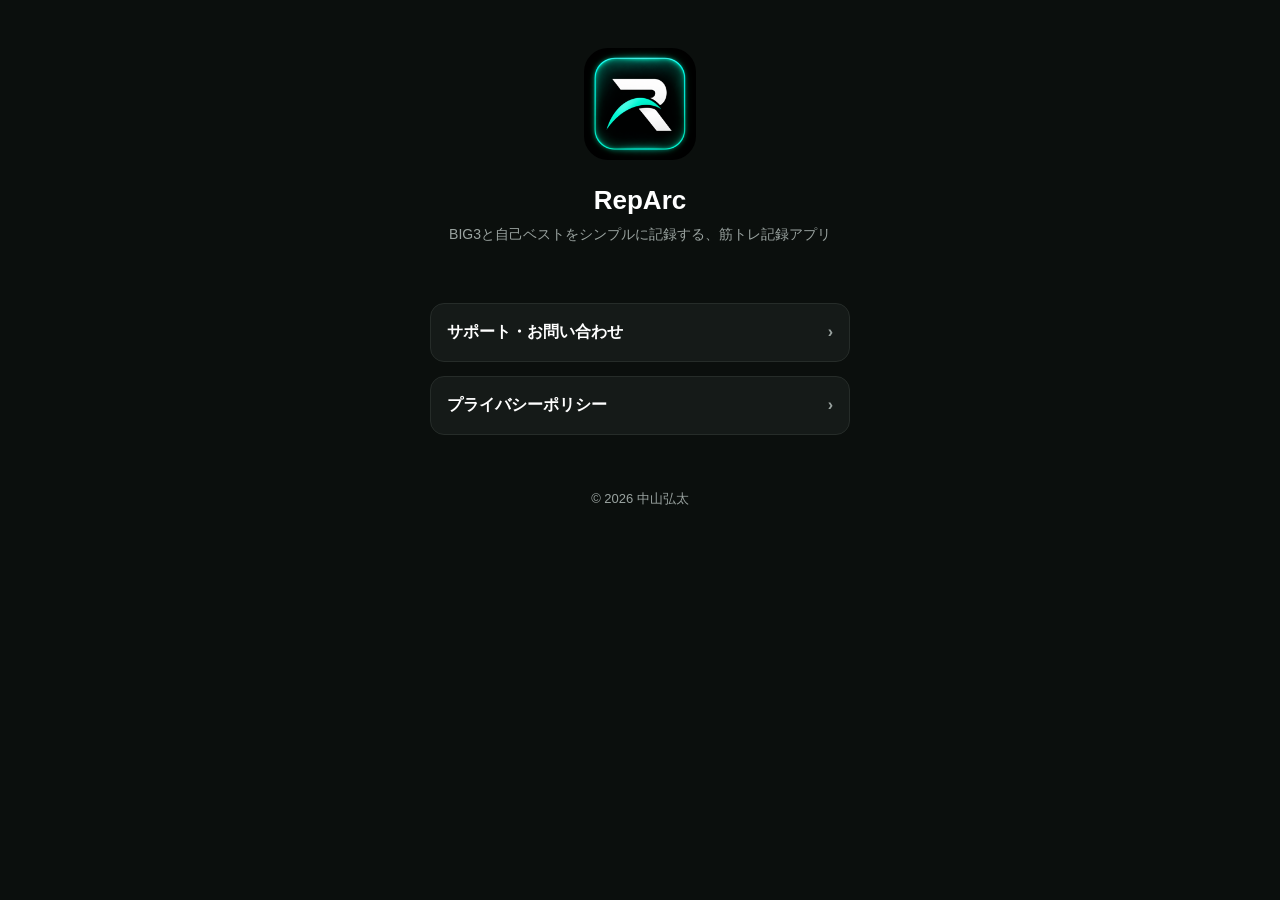
==== index.html @ 9bd20a39 "Add support page and privacy policy for RepArc Co-Authored-By: Claude Opus 5.5 <noreply@anthropic.co" ====
<!doctype html>
<html lang="ja">
<head>
<meta charset="utf-8">
<meta name="viewport" content="width=device-width, initial-scale=1">
<title>RepArc</title>
<link rel="icon" href="favicon.png">
<link rel="stylesheet" href="style.css">
</head>
<body>
<main>
<div class="hero">
<img src="icon.png" alt="RepArc のアイコン">
<h1>RepArc</h1>
<p class="meta">BIG3と自己ベストをシンプルに記録する、筋トレ記録アプリ</p>
</div>
<ul class="link-list">
<li><a href="support/">サポート・お問い合わせ</a></li>
<li><a href="privacy/">プライバシーポリシー</a></li>
</ul>
<footer>© 2026 中山弘太</footer>
</main>
</body>
</html>
---- style.css ----
/* アプリ(src/theme/colors.ts)と同じ配色。アプリはダークテーマ固定なので、ページもダークで揃える。 */
:root {
  --bg: #0B0F0D;
  --surface: #151A18;
  --border: #262C29;
  --primary: #2EE6A8;
  --text: #FFFFFF;
  --text-secondary: #9AA3A0;
  color-scheme: dark;
}

* { box-sizing: border-box; }

body {
  margin: 0;
  background: var(--bg);
  color: var(--text);
  font-family: -apple-system, BlinkMacSystemFont, "Hiragino Sans", "Hiragino Kaku Gothic ProN", "Noto Sans JP", sans-serif;
  font-size: 16px;
  line-height: 1.8;
}

main {
  max-width: 760px;
  margin: 0 auto;
  padding: 24px 16px 64px;
}

.brand {
  display: flex;
  align-items: center;
  gap: 12px;
  color: var(--text);
  text-decoration: none;
  font-weight: 800;
  font-size: 20px;
}
.brand img { width: 44px; height: 44px; border-radius: 10px; }

nav {
  display: flex;
  flex-wrap: wrap;
  align-items: center;
  justify-content: space-between;
  gap: 12px;
  margin-bottom: 28px;
  padding-bottom: 16px;
  border-bottom: 1px solid var(--border);
}
nav .links { display: flex; gap: 16px; font-size: 14px; }

a { color: var(--primary); }

h1 { font-size: 26px; line-height: 1.4; margin: 0 0 4px; }
h2 { font-size: 19px; margin: 32px 0 8px; padding-left: 10px; border-left: 4px solid var(--primary); }
p { margin: 0 0 12px; }
ul { margin: 0 0 12px; padding-left: 22px; }
li { margin-bottom: 4px; }
strong { color: var(--text); }

.meta { color: var(--text-secondary); font-size: 14px; margin-bottom: 24px; }

.table-wrap { overflow-x: auto; margin: 4px 0 16px; }
table { border-collapse: collapse; width: 100%; font-size: 14px; }
th, td { border: 1px solid var(--border); padding: 6px 10px; text-align: left; vertical-align: top; }
th { background: var(--surface); color: var(--text-secondary); white-space: nowrap; }

.card { background: var(--surface); border: 1px solid var(--border); border-radius: 14px; padding: 16px; margin: 12px 0; }

.hero { text-align: center; padding: 24px 0 8px; }
.hero img { width: 112px; height: 112px; border-radius: 24px; }
.hero h1 { margin-top: 12px; }

.link-list { list-style: none; padding: 0; display: grid; gap: 10px; max-width: 420px; margin: 24px auto; }
.link-list a {
  display: block;
  padding: 14px 16px;
  background: var(--surface);
  border: 1px solid var(--border);
  border-radius: 14px;
  color: var(--text);
  text-decoration: none;
  font-weight: 600;
}
.link-list a::after { content: "›"; float: right; color: var(--text-secondary); }

footer { margin-top: 48px; color: var(--text-secondary); font-size: 13px; text-align: center; }
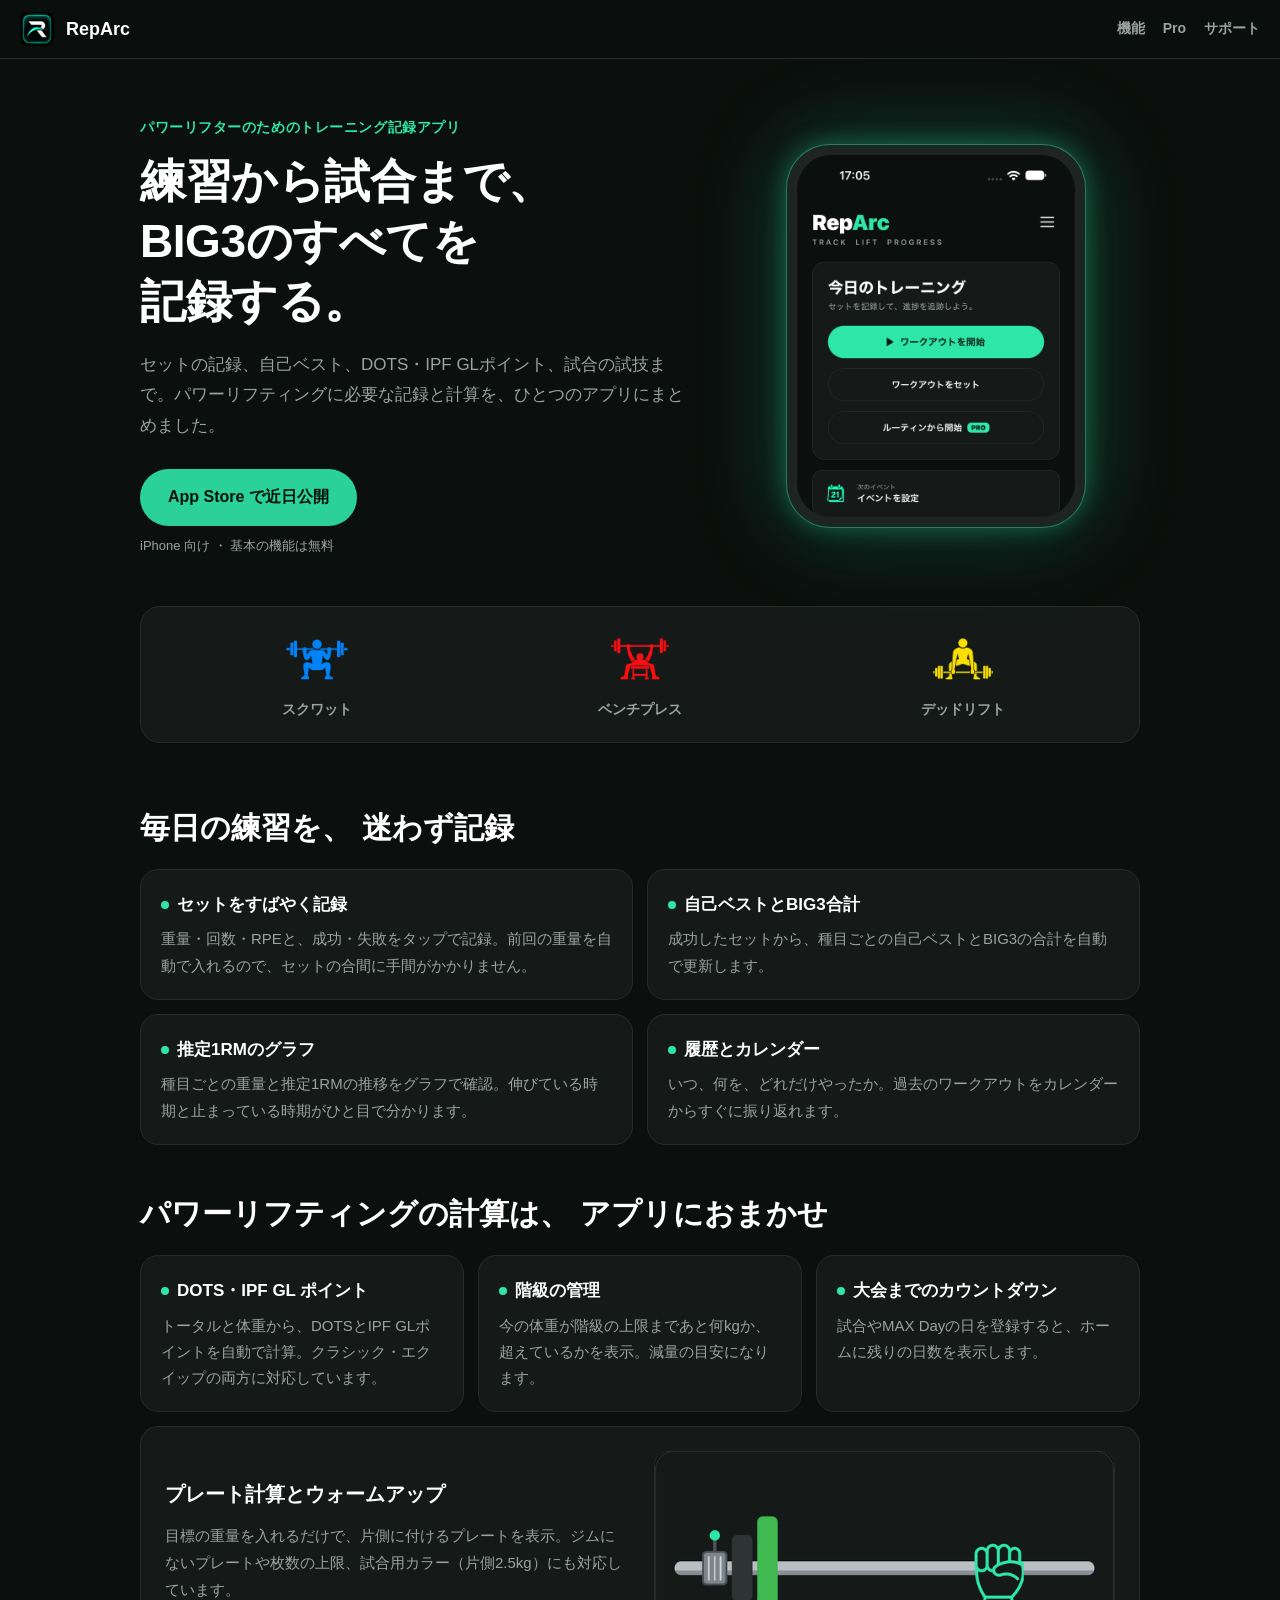
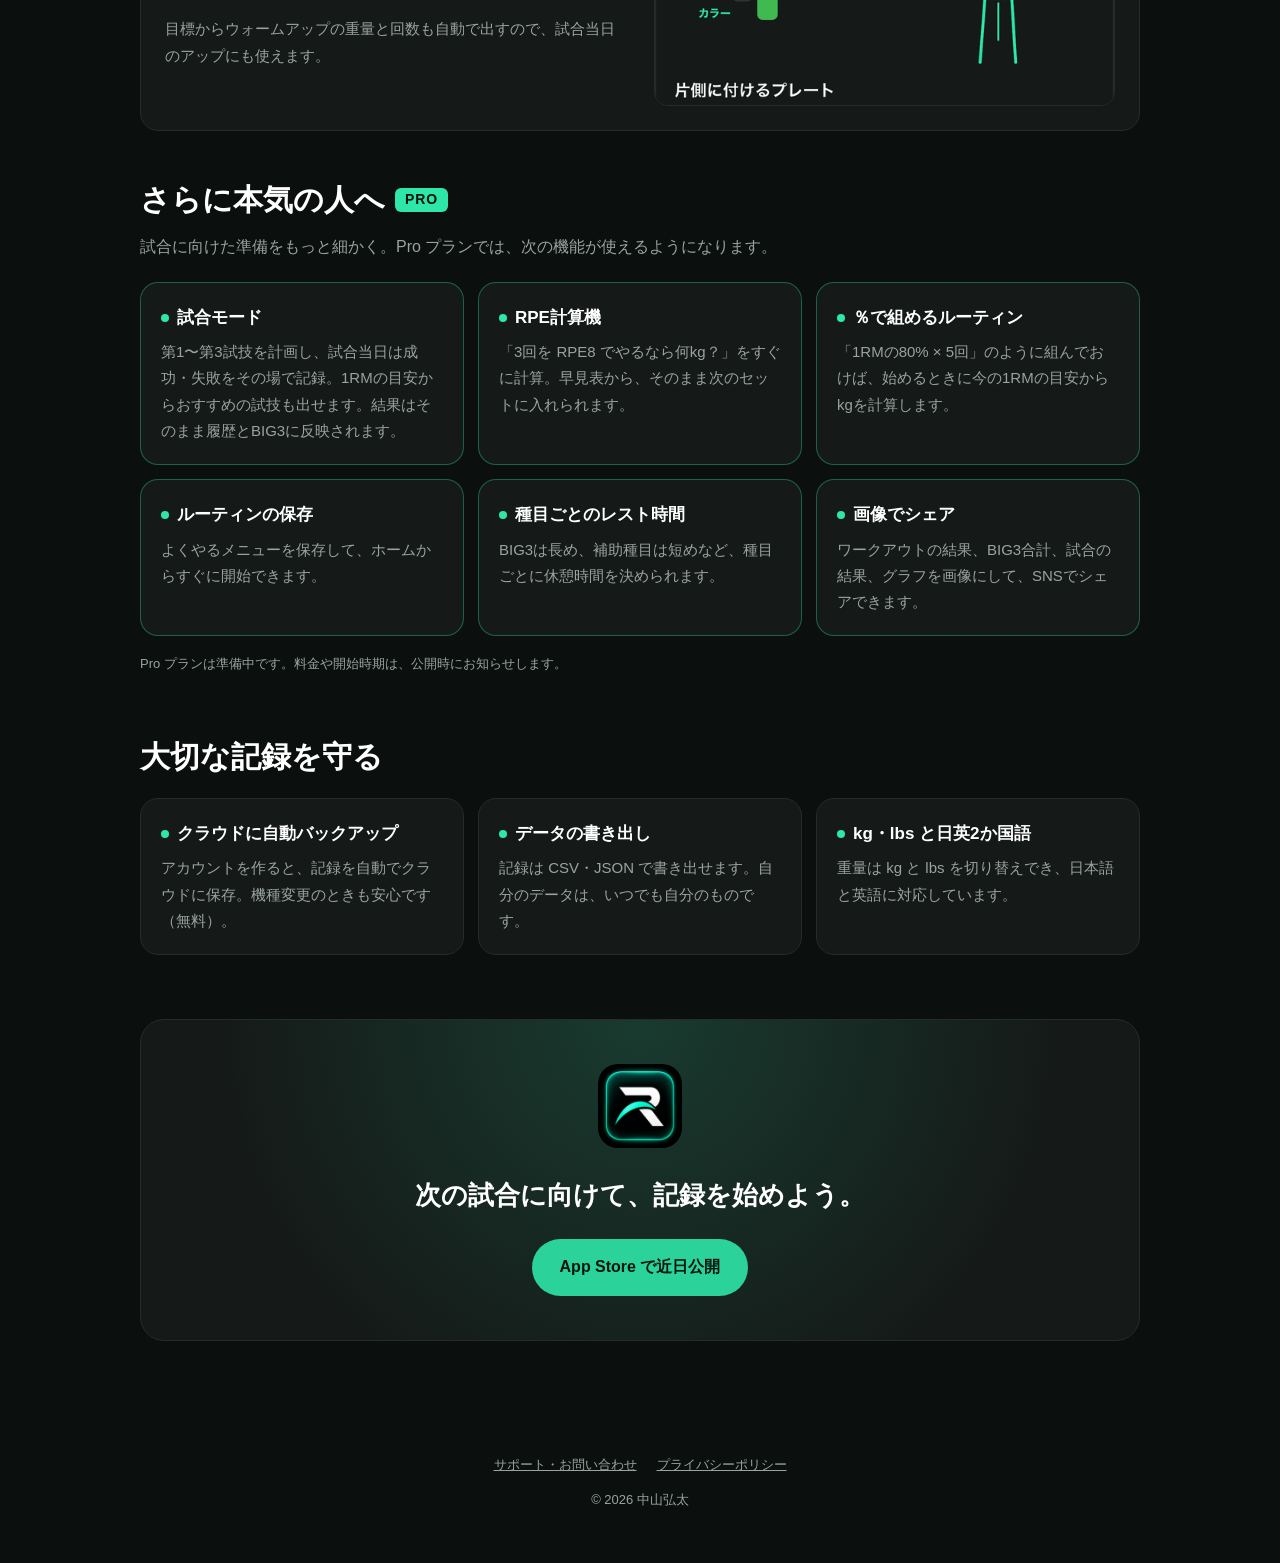
==== commit cc5a1622: "Turn the top page into a landing page for powerlifters Co-Authored-By: Claude Opus 5.5 <noreply@anth" ====
--- a/index.html
+++ b/index.html
@@ -3,22 +3,164 @@
 <head>
 <meta charset="utf-8">
 <meta name="viewport" content="width=device-width, initial-scale=1">
-<title>RepArc</title>
+<title>RepArc｜パワーリフターのためのトレーニング記録アプリ</title>
+<meta name="description" content="セットの記録、BIG3の自己ベスト、DOTS・IPF GLポイント、試合の試技まで。パワーリフティングに必要な記録と計算をひとつにまとめた iPhone アプリです。">
+<meta property="og:title" content="RepArc｜パワーリフターのためのトレーニング記録アプリ">
+<meta property="og:description" content="練習から試合まで、BIG3のすべてを記録する。">
+<meta property="og:image" content="https://kota00441199.github.io/reparc-site/icon.png">
+<meta property="og:type" content="website">
 <link rel="icon" href="favicon.png">
 <link rel="stylesheet" href="style.css">
+<link rel="stylesheet" href="lp.css">
 </head>
-<body>
-<main>
-<div class="hero">
-<img src="icon.png" alt="RepArc のアイコン">
-<h1>RepArc</h1>
-<p class="meta">BIG3と自己ベストをシンプルに記録する、筋トレ記録アプリ</p>
-</div>
-<ul class="link-list">
-<li><a href="support/">サポート・お問い合わせ</a></li>
-<li><a href="privacy/">プライバシーポリシー</a></li>
-</ul>
-<footer>© 2026 中山弘太</footer>
+<body class="lp">
+
+<header class="lp-nav">
+  <a class="brand" href="./"><img src="icon.png" alt="">RepArc</a>
+  <nav class="links">
+    <a href="#features">機能</a>
+    <a href="#pro">Pro</a>
+    <a href="support/">サポート</a>
+  </nav>
+</header>
+
+<main class="lp-main">
+
+  <section class="hero-lp">
+    <div class="hero-text">
+      <p class="eyebrow">パワーリフターのためのトレーニング記録アプリ</p>
+      <h1><span class="phrase">練習から試合まで、</span><span class="phrase">BIG3のすべてを</span><span class="phrase">記録する。</span></h1>
+      <p class="lead">セットの記録、自己ベスト、DOTS・IPF GLポイント、試合の試技まで。パワーリフティングに必要な記録と計算を、ひとつのアプリにまとめました。</p>
+      <div class="cta">
+        <span class="store-button" aria-disabled="true">App Store で近日公開</span>
+        <p class="cta-note">iPhone 向け ・ 基本の機能は無料</p>
+      </div>
+    </div>
+    <div class="phone">
+      <img src="images/screen-home.png" alt="RepArc のホーム画面。ワークアウトの開始ボタンと、次のイベントが並んでいる">
+    </div>
+  </section>
+
+  <section class="big3-strip" aria-label="BIG3">
+    <div><img src="images/squat.png" alt=""><span>スクワット</span></div>
+    <div><img src="images/bench.png" alt=""><span>ベンチプレス</span></div>
+    <div><img src="images/deadlift.png" alt=""><span>デッドリフト</span></div>
+  </section>
+
+  <section id="features" class="block">
+    <h2 class="block-title"><span class="phrase">毎日の練習を、</span><span class="phrase">迷わず記録</span></h2>
+    <div class="grid two">
+      <article class="feature">
+        <h3>セットをすばやく記録</h3>
+        <p>重量・回数・RPEと、成功・失敗をタップで記録。前回の重量を自動で入れるので、セットの合間に手間がかかりません。</p>
+      </article>
+      <article class="feature">
+        <h3>自己ベストとBIG3合計</h3>
+        <p>成功したセットから、種目ごとの自己ベストとBIG3の合計を自動で更新します。</p>
+      </article>
+      <article class="feature">
+        <h3>推定1RMのグラフ</h3>
+        <p>種目ごとの重量と推定1RMの推移をグラフで確認。伸びている時期と止まっている時期がひと目で分かります。</p>
+      </article>
+      <article class="feature">
+        <h3>履歴とカレンダー</h3>
+        <p>いつ、何を、どれだけやったか。過去のワークアウトをカレンダーからすぐに振り返れます。</p>
+      </article>
+    </div>
+  </section>
+
+  <section class="block">
+    <h2 class="block-title"><span class="phrase">パワーリフティングの計算は、</span><span class="phrase">アプリにおまかせ</span></h2>
+    <div class="grid">
+      <article class="feature">
+        <h3>DOTS・IPF GL ポイント</h3>
+        <p>トータルと体重から、DOTSとIPF GLポイントを自動で計算。クラシック・エクイップの両方に対応しています。</p>
+      </article>
+      <article class="feature">
+        <h3>階級の管理</h3>
+        <p>今の体重が階級の上限まであと何kgか、超えているかを表示。減量の目安になります。</p>
+      </article>
+      <article class="feature">
+        <h3>大会までのカウントダウン</h3>
+        <p>試合やMAX Dayの日を登録すると、ホームに残りの日数を表示します。</p>
+      </article>
+    </div>
+
+    <div class="showcase">
+      <div class="showcase-text">
+        <h3>プレート計算とウォームアップ</h3>
+        <p>目標の重量を入れるだけで、片側に付けるプレートを表示。ジムにないプレートや枚数の上限、試合用カラー（片側2.5kg）にも対応しています。</p>
+        <p>目標からウォームアップの重量と回数も自動で出すので、試合当日のアップにも使えます。</p>
+      </div>
+      <img class="showcase-image" src="images/plate-collar.png" alt="プレート計算の画面。バーに試合用カラーとプレートが付いた図">
+    </div>
+  </section>
+
+  <section id="pro" class="block pro-block">
+    <h2 class="block-title">さらに本気の人へ <span class="pro-badge">PRO</span></h2>
+    <p class="block-lead">試合に向けた準備をもっと細かく。Pro プランでは、次の機能が使えるようになります。</p>
+    <div class="grid">
+      <article class="feature pro">
+        <h3>試合モード</h3>
+        <p>第1〜第3試技を計画し、試合当日は成功・失敗をその場で記録。1RMの目安からおすすめの試技も出せます。結果はそのまま履歴とBIG3に反映されます。</p>
+      </article>
+      <article class="feature pro">
+        <h3>RPE計算機</h3>
+        <p>「3回を RPE8 でやるなら何kg？」をすぐに計算。早見表から、そのまま次のセットに入れられます。</p>
+      </article>
+      <article class="feature pro">
+        <h3>％で組めるルーティン</h3>
+        <p>「1RMの80% × 5回」のように組んでおけば、始めるときに今の1RMの目安からkgを計算します。</p>
+      </article>
+      <article class="feature pro">
+        <h3>ルーティンの保存</h3>
+        <p>よくやるメニューを保存して、ホームからすぐに開始できます。</p>
+      </article>
+      <article class="feature pro">
+        <h3>種目ごとのレスト時間</h3>
+        <p>BIG3は長め、補助種目は短めなど、種目ごとに休憩時間を決められます。</p>
+      </article>
+      <article class="feature pro">
+        <h3>画像でシェア</h3>
+        <p>ワークアウトの結果、BIG3合計、試合の結果、グラフを画像にして、SNSでシェアできます。</p>
+      </article>
+    </div>
+    <p class="note">Pro プランは準備中です。料金や開始時期は、公開時にお知らせします。</p>
+  </section>
+
+  <section class="block">
+    <h2 class="block-title">大切な記録を守る</h2>
+    <div class="grid">
+      <article class="feature">
+        <h3>クラウドに自動バックアップ</h3>
+        <p>アカウントを作ると、記録を自動でクラウドに保存。機種変更のときも安心です（無料）。</p>
+      </article>
+      <article class="feature">
+        <h3>データの書き出し</h3>
+        <p>記録は CSV・JSON で書き出せます。自分のデータは、いつでも自分のものです。</p>
+      </article>
+      <article class="feature">
+        <h3>kg・lbs と日英2か国語</h3>
+        <p>重量は kg と lbs を切り替えでき、日本語と英語に対応しています。</p>
+      </article>
+    </div>
+  </section>
+
+  <section class="final-cta">
+    <img src="icon.png" alt="RepArc のアイコン">
+    <h2><span class="phrase">次の試合に向けて、</span><span class="phrase">記録を始めよう。</span></h2>
+    <span class="store-button" aria-disabled="true">App Store で近日公開</span>
+  </section>
+
 </main>
+
+<footer class="lp-footer">
+  <ul>
+    <li><a href="support/">サポート・お問い合わせ</a></li>
+    <li><a href="privacy/">プライバシーポリシー</a></li>
+  </ul>
+  <p>© 2026 中山弘太</p>
+</footer>
+
 </body>
 </html>
--- a/lp.css
+++ b/lp.css
@@ -0,0 +1,219 @@
+/* トップページ(ランディングページ)だけで使う見た目。色や文字は style.css の設定をそのまま使う。 */
+
+.lp-nav {
+  position: sticky;
+  top: 0;
+  z-index: 10;
+  display: flex;
+  align-items: center;
+  justify-content: space-between;
+  gap: 12px;
+  padding: 12px 20px;
+  background: rgba(11, 15, 13, 0.88);
+  backdrop-filter: blur(12px);
+  -webkit-backdrop-filter: blur(12px);
+  border-bottom: 1px solid var(--border);
+}
+.lp-nav .brand { font-size: 18px; }
+.lp-nav .brand img { width: 34px; height: 34px; border-radius: 8px; }
+.lp-nav .links { display: flex; gap: 18px; font-size: 14px; }
+/* style.css の nav(下線と余白)を打ち消す */
+.lp-nav nav { margin: 0; padding: 0; border: 0; }
+.lp-nav .links a { color: var(--text-secondary); text-decoration: none; font-weight: 600; }
+.lp-nav .links a:hover { color: var(--primary); }
+
+.lp-main {
+  max-width: 1040px;
+  margin: 0 auto;
+  padding: 0 20px 40px;
+}
+
+/* 最初の画面 */
+.hero-lp {
+  display: grid;
+  grid-template-columns: 1.15fr 0.85fr;
+  align-items: center;
+  gap: 40px;
+  padding: 56px 0 40px;
+}
+.eyebrow {
+  color: var(--primary);
+  font-weight: 700;
+  font-size: 14px;
+  letter-spacing: 0.04em;
+  margin-bottom: 12px;
+}
+.hero-lp h1 {
+  font-size: clamp(30px, 5vw, 46px);
+  line-height: 1.3;
+  font-weight: 900;
+  letter-spacing: -0.01em;
+  margin: 0 0 18px;
+}
+/* 日本語の見出しが単語の途中で折り返さないよう、まとまりごとに改行する */
+.phrase { display: inline-block; }
+.lead { color: var(--text-secondary); font-size: 17px; margin-bottom: 28px; }
+
+.cta { display: flex; flex-direction: column; align-items: flex-start; gap: 8px; }
+.store-button {
+  display: inline-block;
+  padding: 14px 28px;
+  border-radius: 999px;
+  background: var(--primary);
+  color: #04130D;
+  font-weight: 800;
+  font-size: 16px;
+  /* まだ公開前なので押せない見た目にする */
+  cursor: default;
+  opacity: 0.9;
+}
+.cta-note { color: var(--text-secondary); font-size: 13px; margin: 0; }
+
+/* スマホの枠に入れた画面 */
+.phone {
+  justify-self: center;
+  width: min(300px, 100%);
+  padding: 10px;
+  border-radius: 44px;
+  background: #1E2422;
+  border: 1px solid rgba(46, 230, 168, 0.45);
+  /* まわりをミント色に光らせる(近くは強め、遠くはふんわり) */
+  box-shadow:
+    0 0 24px rgba(46, 230, 168, 0.35),
+    0 0 90px rgba(46, 230, 168, 0.28),
+    0 10px 30px rgba(0, 0, 0, 0.6);
+}
+.phone img { display: block; width: 100%; border-radius: 34px; }
+
+/* BIG3 のアイコンの帯 */
+.big3-strip {
+  display: grid;
+  grid-template-columns: repeat(3, 1fr);
+  gap: 12px;
+  padding: 20px;
+  margin: 8px 0 24px;
+  background: var(--surface);
+  border: 1px solid var(--border);
+  border-radius: 20px;
+}
+.big3-strip div { display: flex; flex-direction: column; align-items: center; gap: 6px; }
+.big3-strip img { width: 64px; height: 64px; }
+.big3-strip span { font-weight: 700; font-size: 14px; color: var(--text-secondary); }
+
+/* 機能の紹介 */
+.block { padding: 40px 0 8px; }
+.block-title {
+  font-size: clamp(22px, 3.4vw, 30px);
+  line-height: 1.4;
+  margin: 0 0 20px;
+  padding: 0;
+  border: 0;
+  display: flex;
+  align-items: center;
+  flex-wrap: wrap;
+  gap: 10px;
+}
+.block-lead { color: var(--text-secondary); margin: -8px 0 20px; }
+
+.grid {
+  display: grid;
+  grid-template-columns: repeat(auto-fill, minmax(280px, 1fr));
+  gap: 14px;
+}
+.grid.two { grid-template-columns: repeat(2, 1fr); }
+.feature {
+  background: var(--surface);
+  border: 1px solid var(--border);
+  border-radius: 18px;
+  padding: 20px;
+}
+.feature h3 {
+  font-size: 17px;
+  margin: 0 0 6px;
+  display: flex;
+  align-items: center;
+  gap: 8px;
+}
+.feature h3::before {
+  content: "";
+  width: 8px;
+  height: 8px;
+  border-radius: 50%;
+  background: var(--primary);
+  flex-shrink: 0;
+}
+.feature p { color: var(--text-secondary); font-size: 15px; line-height: 1.75; margin: 0; }
+
+.showcase {
+  display: grid;
+  grid-template-columns: 1fr 1fr;
+  align-items: center;
+  gap: 28px;
+  margin-top: 14px;
+  padding: 24px;
+  background: var(--surface);
+  border: 1px solid var(--border);
+  border-radius: 18px;
+}
+.showcase h3 { font-size: 20px; margin: 0 0 10px; }
+.showcase p { color: var(--text-secondary); font-size: 15px; }
+.showcase-image { width: 100%; border-radius: 14px; border: 1px solid var(--border); }
+
+/* Pro */
+.pro-badge {
+  display: inline-block;
+  padding: 2px 10px;
+  border-radius: 6px;
+  background: var(--primary);
+  color: #04130D;
+  font-size: 14px;
+  font-weight: 900;
+  letter-spacing: 0.06em;
+}
+.pro-block .feature.pro { border-color: rgba(46, 230, 168, 0.35); }
+.note { color: var(--text-secondary); font-size: 13px; margin-top: 16px; }
+
+/* 最後の呼びかけ */
+.final-cta {
+  text-align: center;
+  margin: 56px 0 0;
+  padding: 44px 20px;
+  border-radius: 24px;
+  background: radial-gradient(circle at 50% 0%, rgba(46, 230, 168, 0.16), transparent 70%), var(--surface);
+  border: 1px solid var(--border);
+}
+.final-cta img { width: 84px; height: 84px; border-radius: 20px; }
+.final-cta h2 {
+  font-size: clamp(20px, 3vw, 26px);
+  margin: 14px 0 20px;
+  padding: 0;
+  border: 0;
+}
+
+.lp-footer {
+  text-align: center;
+  padding: 24px 20px 40px;
+  color: var(--text-secondary);
+  font-size: 13px;
+}
+.lp-footer ul {
+  list-style: none;
+  padding: 0;
+  margin: 0 0 8px;
+  display: flex;
+  justify-content: center;
+  flex-wrap: wrap;
+  gap: 8px 20px;
+}
+.lp-footer a { color: var(--text-secondary); }
+
+/* スマホの幅 */
+@media (max-width: 760px) {
+  .hero-lp { grid-template-columns: 1fr; gap: 32px; padding-top: 36px; }
+  .hero-text { text-align: left; }
+  .phone { width: min(260px, 80%); }
+  .showcase { grid-template-columns: 1fr; padding: 18px; }
+  .lp-nav .links { gap: 14px; }
+  .lp-main { padding: 0 16px 32px; }
+  .grid, .grid.two { grid-template-columns: 1fr; }
+}
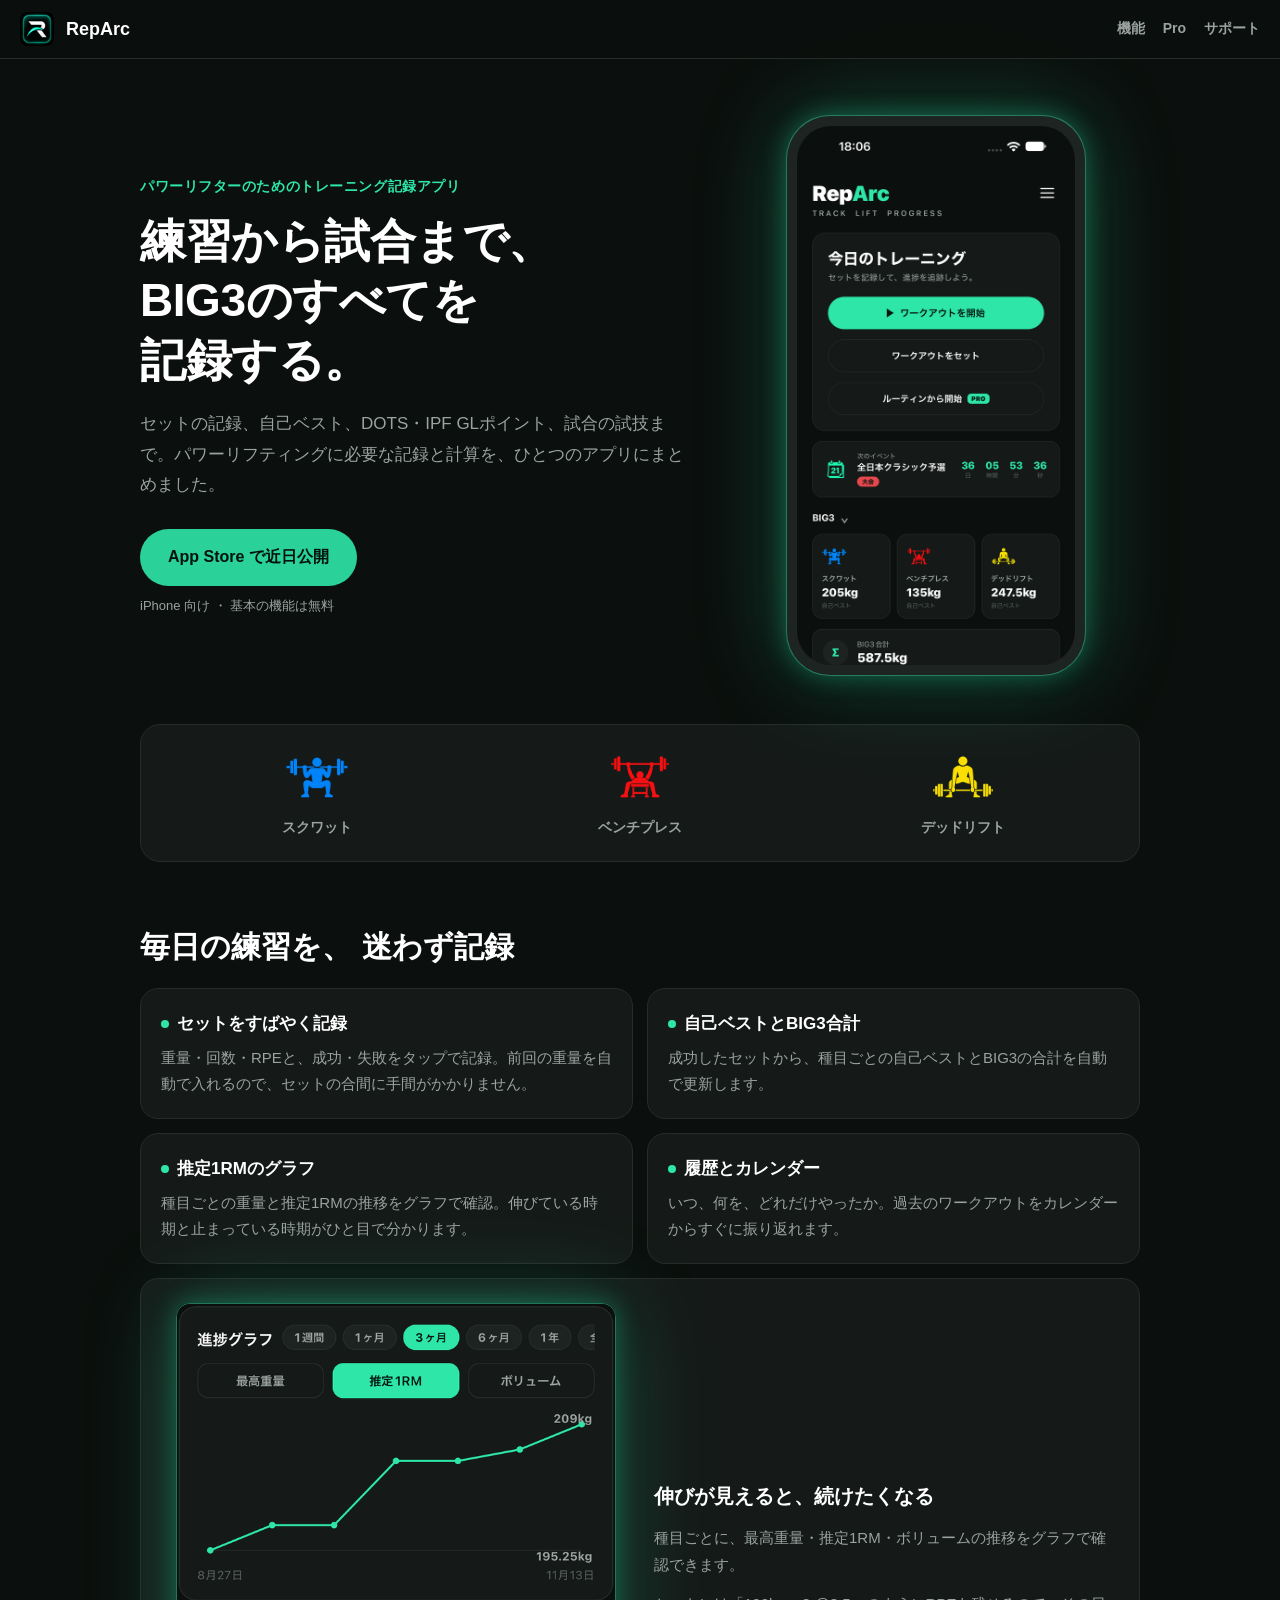
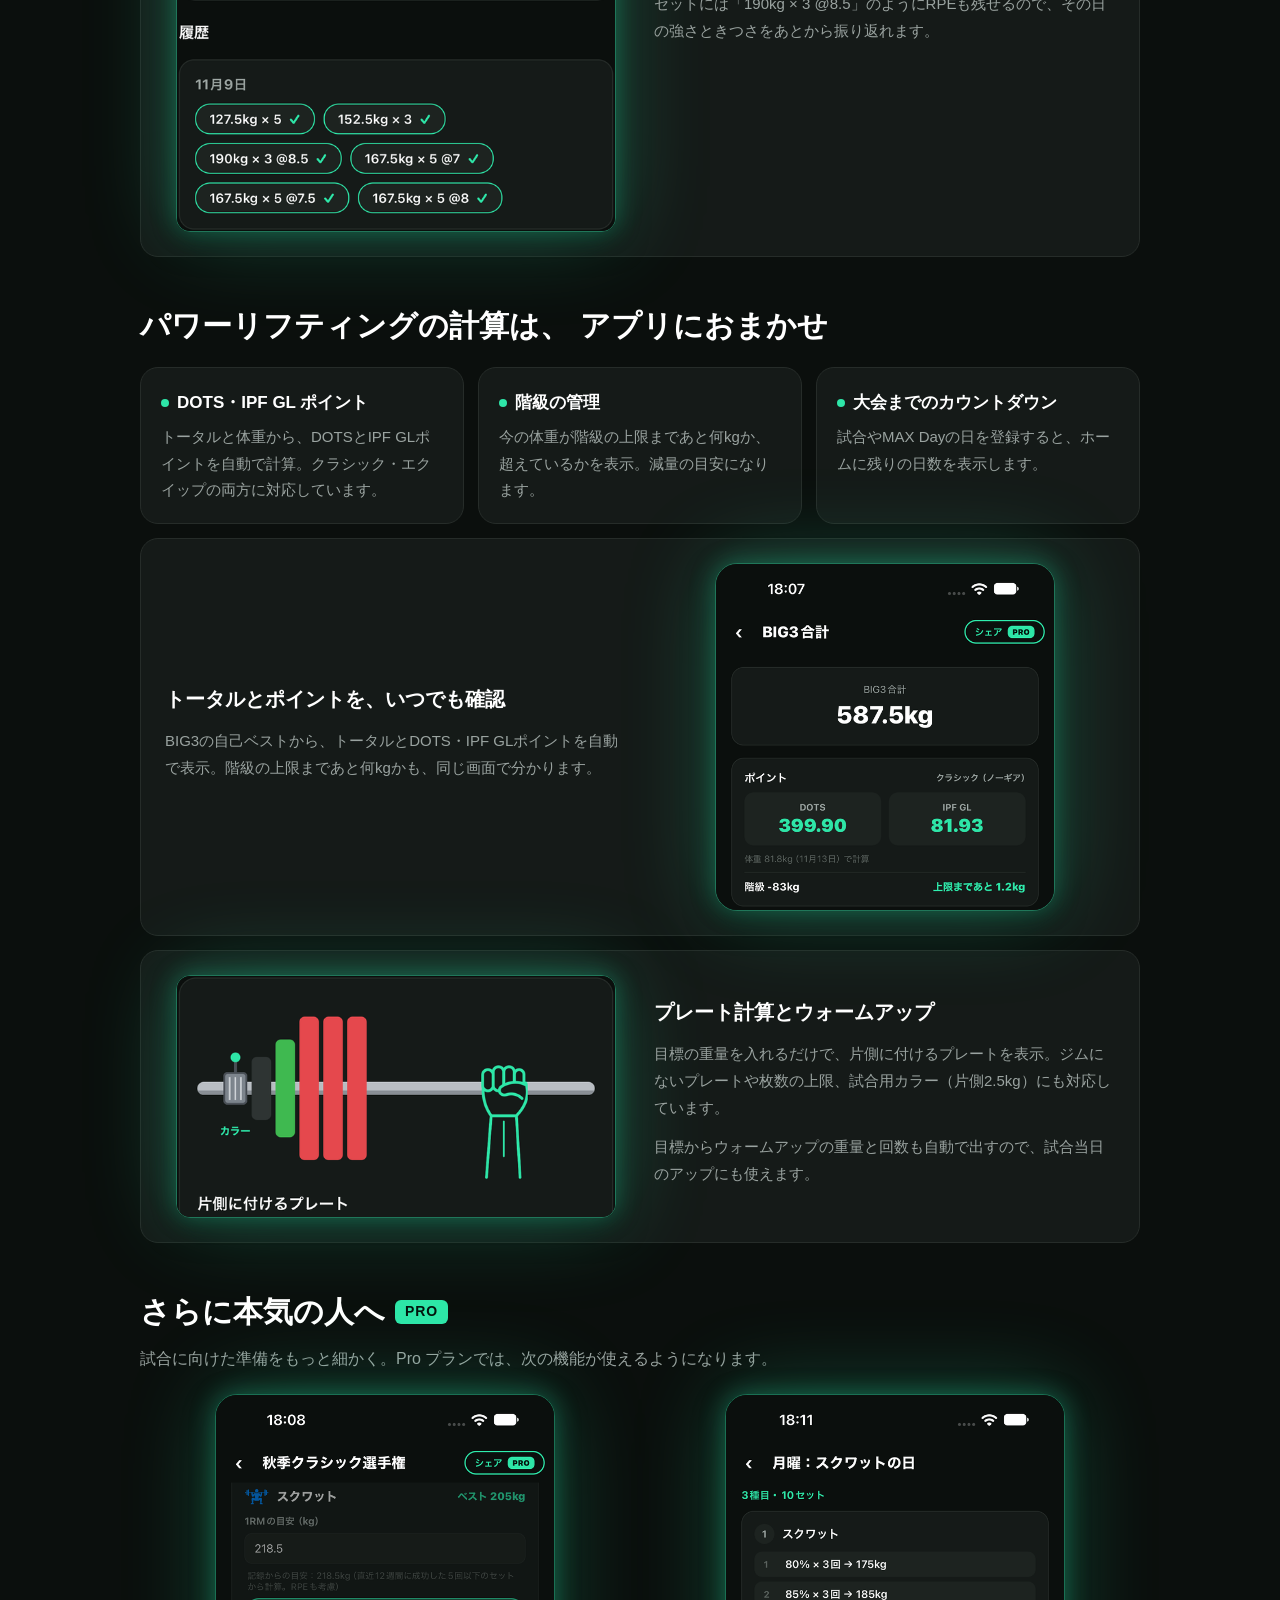
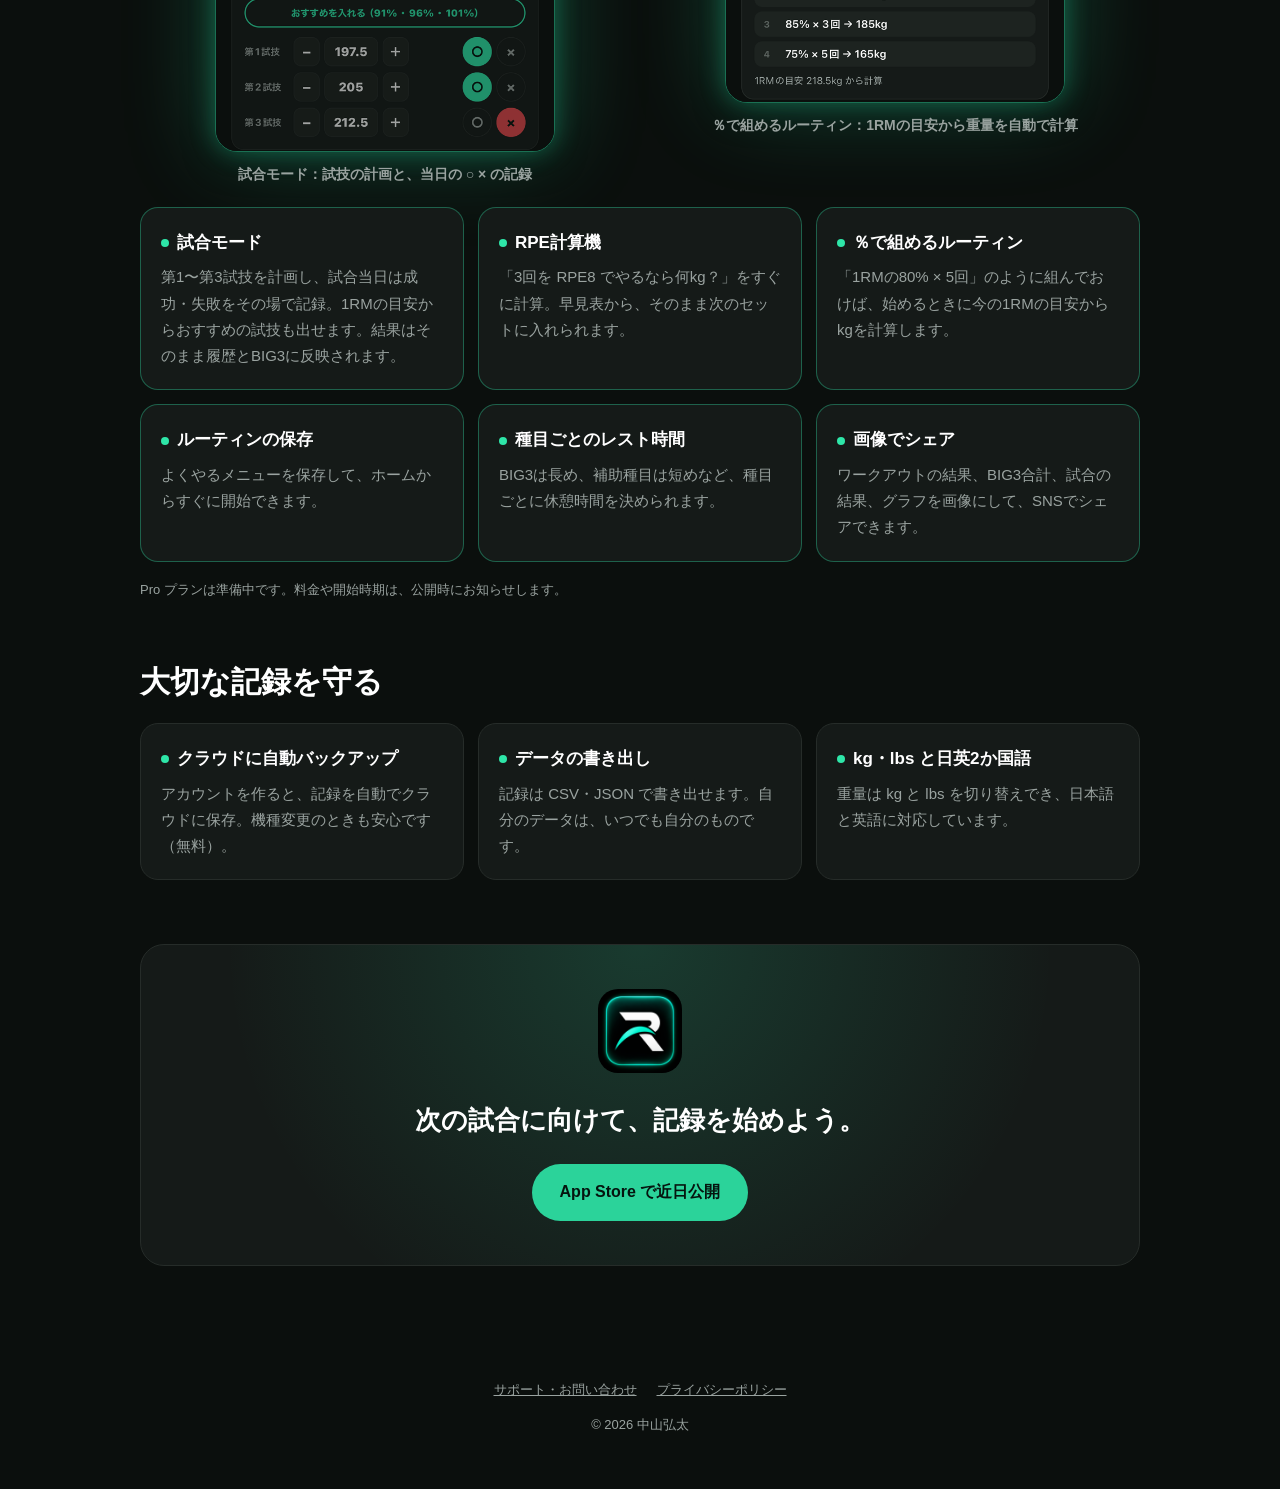
==== commit 8fa0a8db: "Add app screenshots to the landing page with a shared mint glow Co-Authored-By: Claude Opus 5.5 <nor" ====
--- a/index.html
+++ b/index.html
@@ -37,7 +37,7 @@
       </div>
     </div>
     <div class="phone">
-      <img src="images/screen-home.png" alt="RepArc のホーム画面。ワークアウトの開始ボタンと、次のイベントが並んでいる">
+      <img src="images/screen-home.png" alt="RepArc のホーム画面。大会までのカウントダウンと、BIG3の自己ベスト・合計が並んでいる">
     </div>
   </section>
 
@@ -67,6 +67,15 @@
         <p>いつ、何を、どれだけやったか。過去のワークアウトをカレンダーからすぐに振り返れます。</p>
       </article>
     </div>
+
+    <div class="showcase reverse">
+      <img class="showcase-image" src="images/chart-e1rm.png" alt="スクワットの推定1RMが右肩上がりに伸びているグラフと、RPE付きのセットの記録">
+      <div class="showcase-text">
+        <h3><span class="phrase">伸びが見えると、</span><span class="phrase">続けたくなる</span></h3>
+        <p>種目ごとに、最高重量・推定1RM・ボリュームの推移をグラフで確認できます。</p>
+        <p>セットには「190kg × 3 @8.5」のようにRPEも残せるので、その日の強さときつさをあとから振り返れます。</p>
+      </div>
+    </div>
   </section>
 
   <section class="block">
@@ -88,17 +97,35 @@
 
     <div class="showcase">
       <div class="showcase-text">
-        <h3>プレート計算とウォームアップ</h3>
+        <h3><span class="phrase">トータルとポイントを、</span><span class="phrase">いつでも確認</span></h3>
+        <p>BIG3の自己ベストから、トータルとDOTS・IPF GLポイントを自動で表示。階級の上限まであと何kgかも、同じ画面で分かります。</p>
+      </div>
+      <img class="shot" src="images/screen-points.png" alt="BIG3合計 587.5kg、DOTS 399.90、IPF GL 81.93、階級の上限まであと1.2kgと表示された画面">
+    </div>
+
+    <div class="showcase reverse">
+      <img class="showcase-image" src="images/plate-200.png" alt="200kgを組んだバーの図。外側に試合用カラー、内側に赤い25kgプレートが付いている">
+      <div class="showcase-text">
+        <h3><span class="phrase">プレート計算と</span><span class="phrase">ウォームアップ</span></h3>
         <p>目標の重量を入れるだけで、片側に付けるプレートを表示。ジムにないプレートや枚数の上限、試合用カラー（片側2.5kg）にも対応しています。</p>
         <p>目標からウォームアップの重量と回数も自動で出すので、試合当日のアップにも使えます。</p>
       </div>
-      <img class="showcase-image" src="images/plate-collar.png" alt="プレート計算の画面。バーに試合用カラーとプレートが付いた図">
     </div>
   </section>
 
   <section id="pro" class="block pro-block">
     <h2 class="block-title">さらに本気の人へ <span class="pro-badge">PRO</span></h2>
     <p class="block-lead">試合に向けた準備をもっと細かく。Pro プランでは、次の機能が使えるようになります。</p>
+    <div class="pro-shots">
+      <figure>
+        <img class="shot" src="images/screen-meet.png" alt="試合モードの画面。スクワットの第1〜第3試技の重量と、成功・失敗の記録">
+        <figcaption>試合モード：試技の計画と、当日の ○ × の記録</figcaption>
+      </figure>
+      <figure>
+        <img class="shot" src="images/screen-routine.png" alt="ルーティンの画面。80% × 3回 → 175kg のように、1RMの割合から重量が計算されている">
+        <figcaption>％で組めるルーティン：1RMの目安から重量を自動で計算</figcaption>
+      </figure>
+    </div>
     <div class="grid">
       <article class="feature pro">
         <h3>試合モード</h3>
--- a/lp.css
+++ b/lp.css
@@ -157,7 +157,39 @@
 }
 .showcase h3 { font-size: 20px; margin: 0 0 10px; }
 .showcase p { color: var(--text-secondary); font-size: 15px; }
-.showcase-image { width: 100%; border-radius: 14px; border: 1px solid var(--border); }
+.showcase-image { width: 100%; border-radius: 14px; }
+/* 画像を左に置く段。スマホの幅では文章を先に出す */
+.showcase.reverse { grid-template-columns: 1fr 1fr; }
+.showcase .showcase-image { max-width: 440px; justify-self: center; }
+
+/* アプリの画面の一部を切り出した画像 */
+.shot {
+  display: block;
+  width: 100%;
+  max-width: 340px;
+  justify-self: center;
+  border-radius: 22px;
+}
+
+/* 画像はすべて、最初の画面のスマホと同じようにミント色に光らせる */
+.phone,
+.shot,
+.showcase-image {
+  border: 1px solid rgba(46, 230, 168, 0.45);
+  box-shadow:
+    0 0 24px rgba(46, 230, 168, 0.35),
+    0 0 90px rgba(46, 230, 168, 0.28),
+    0 10px 30px rgba(0, 0, 0, 0.6);
+}
+
+.pro-shots {
+  display: grid;
+  grid-template-columns: 1fr 1fr;
+  gap: 20px;
+  margin: 0 0 20px;
+}
+.pro-shots figure { margin: 0; display: flex; flex-direction: column; align-items: center; gap: 10px; }
+.pro-shots figcaption { color: var(--text-secondary); font-size: 14px; font-weight: 600; text-align: center; }
 
 /* Pro */
 .pro-badge {
@@ -212,7 +244,9 @@
   .hero-lp { grid-template-columns: 1fr; gap: 32px; padding-top: 36px; }
   .hero-text { text-align: left; }
   .phone { width: min(260px, 80%); }
-  .showcase { grid-template-columns: 1fr; padding: 18px; }
+  .showcase, .showcase.reverse { grid-template-columns: 1fr; padding: 18px; }
+  .showcase.reverse .showcase-image { order: 2; }
+  .pro-shots { grid-template-columns: 1fr; }
   .lp-nav .links { gap: 14px; }
   .lp-main { padding: 0 16px 32px; }
   .grid, .grid.two { grid-template-columns: 1fr; }
